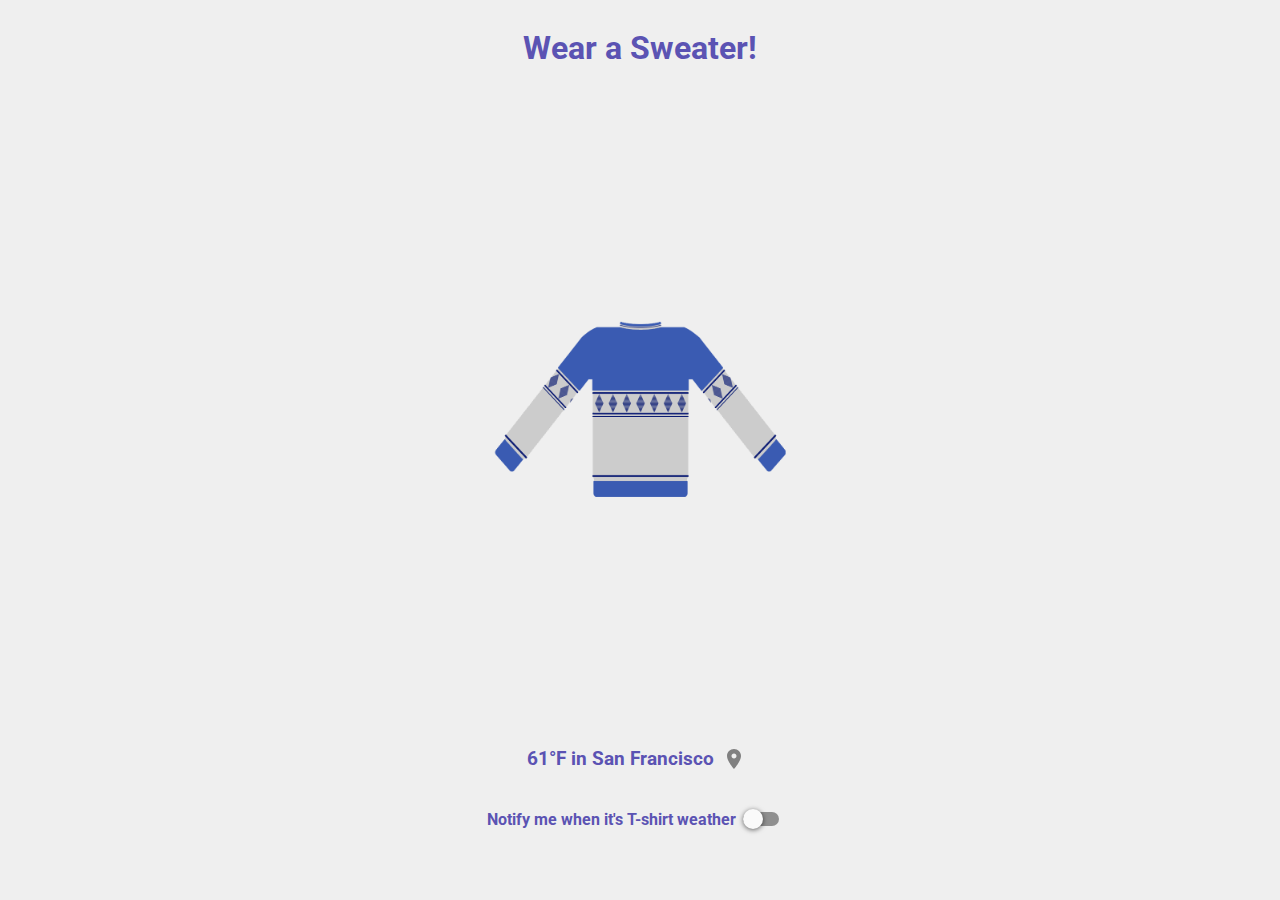
==== SweaterWeather/index.html @ 52b64dbd "SweaterWeather v1" ====
<!--
Copyright 2015 Google Inc. All rights reserved.
Licensed under the Apache License, Version 2.0 (the "License");
you may not use this file except in compliance with the License.
You may obtain a copy of the License at
  http://www.apache.org/licenses/LICENSE-2.0
Unless required by applicable law or agreed to in writing, software
distributed under the License is distributed on an "AS IS" BASIS,
WITHOUT WARRANTIES OR CONDITIONS OF ANY KIND, either express or implied.
See the License for the specific language governing permissions and
limitations under the License.
-->
<html>
  <head>
    <meta charset="utf-8">
    <title>Sweater Weather</title>
    <meta name="viewport" content="width=device-width, initial-scale=1">

    <script src="components/webcomponentsjs/webcomponents-lite.min.js"></script>
	
	<link rel="manifest" href="manifest.json">
	<link rel="import" href="components/iron-ajax/iron-ajax.html">
	<link rel="import" href="components/iron-icon/iron-icon.html">
	<link rel="import" href="components/iron-icons/image-icons.html">
	<link rel="import" href="components/iron-icons/iron-icons.html">
	<link rel="import" href="components/iron-icons/maps-icons.html">
	<link rel="import" href="components/iron-icons/communication-icons.html">
	<link rel="import" href="components/paper-styles/color.html">
	<link rel = "import" href ="components/paper-toggle-button/paper-toggle-button.html">
	<link rel = "import" href ="components/paper-icon-button/paper-icon-button.html">
	<link rel="import" href="components/iron-flex-layout/classes/iron-flex-layout.html">
	
	<link rel ="import" href = "shared-styles.html">
	<style is="custom-style" include="shared-styles"></style>
	
	<link href='https://fonts.googleapis.com/css?family=Roboto' rel='stylesheet' type='text/css'>

  </head>

  <body class="fit vertical layout center-center">
	  
	  <h1>Wear a Sweater!</h1>
	  <img id="clothing-icon" src="bluesweater.png"/>
	  
	  <div class = "horizontal justified layout">
	  <h3>61°F in San Francisco</h3>	  
	  <paper-icon-button icon = "communication:location-on" id = "geo"></paper-icon-button> 
  		</div>
	  
	  <div class = "horizontal justified layout">
	  <h4>Notify me when it's T-shirt weather</h4>
	  <paper-toggle-button id = "notify"></paper-toggle-button>
	  </div>
	  
<!-- <script src = "js/main.js"></script> -->

    <script>  

var geoButton = document.getElementById('geo');
var notifyButton = document.getElementById('notify');

//check onload status of geolocation permission		 
navigator.permissions.query({name:'geolocation'}).then(function(result){	
	if (result.state == 'denied'){
		geoButton.setAttribute("icon","communication:location-off");
		geoButton.style.color = "grey";
	}
	else if (result.state == 'prompt'){
		geoButton.setAttribute("icon","communication:location-on");
		geoButton.style.color = "grey";
	}
	else {
		geoButton.setAttribute("icon","communication:location-on");
		geoButton.style.color = "rgb(62,81,181)";
	}
	
});

//check onload status of notifications permission
navigator.permissions.query({name:'notifications'}).then(function(result){	
	if (result.state == 'denied'){
		notifyButton.disabled = true;
		notifyButton.checked = false; 		
		notifyButton.style.color = "grey";
	}
	else if (result.state == 'prompt'){
		notifyButton.disabled = false;
		notifyButton.checked = false; 
		notifyButton.style.color = "grey";		
	}
	else { //result = enabled
		notifyButton.disabled = false;
		notifyButton.checked = true; 
		notifyButton.style.color = "rgb(62,81,181)";		
	}
	
});

//Listen for when location button is clicked  
	 geoButton.addEventListener('click', function(){
		 navigator.permissions.query({name:'geolocation'}).then(function(result){
			 if (result.state == 'granted'){
				 //Revoke location
	 			 navigator.permissions.revoke({name:'geolocation'});
			 } else if (result.state == 'prompt'){
				 //Prompt for geolocation
				 navigator.permissions.request({name:'geolocation'});
			 } else if (result.state == 'denied'){
				 //Fall back to San Francisco as default location
			 }
			 
			 //When a choice is made, update UI accordingly 
			 result.onchange = function (){
				if (result.state == 'granted'){
					// Query for location
					// onsole.log(position.coords.latitude, position.coords.longitude);
			 		geoButton.setAttribute("icon","communication:location-on");
			 		geoButton.style.color = "rgb(62,81,181)";
				
				 } else if (result.state == 'prompt'){
					//Fall back to San Francisco as default location
 			 		geoButton.setAttribute("icon","communication:location-on");
			 		geoButton.style.color = "grey";
				
				 } else if (result.state == 'denied'){
					//Fall back to San Francisco as default location
			 		geoButton.setAttribute("icon","communication:location-off");
					geoButton.style.color = "grey";	
					 
				 };				 
			 }
			}) 
		  });
		  
//listen for when the permissions state has changed on an ongoing basis (do I need the onclick listener if I have this?)
		  navigator.permissions.query({name:'geolocation'}).then(function(result){
		  			  result.onchange = function(){
		    			  	if (result.state == 'denied'){
		    			  		geoButton.setAttribute("icon","communication:location-off");
		    			  		geoButton.style.color = "grey";
		    			  	}
		    			  	else if (result.state == 'prompt'){
		    			  		geoButton.setAttribute("icon","communication:location-on");
		    			  		geoButton.style.color = "grey";
		    			  	}
		    			  	else {
		    			  		geoButton.setAttribute("icon","communication:location-on");
		    			  		geoButton.style.color = "rgb(62,81,181)";
		    			  	}

		  			  }});

//Listen for when notifications are toggled
	 var notifyButton = notifyButton;
	 notifyButton.addEventListener('change', function(){
		 if (this.checked){
	      	navigator.permissions.request({name:'notifications'});	
		 } else{
		 	navigator.permissions.revoke({name:'notifications'});
		 }		 
	 });

//Listen for when notifications state is changed
 navigator.permissions.query({name:'notifications'}).then(function(result){	
 		result.onchange = function(){
  	if (result.state == 'denied'){
		notifyButton.disabled = true;	
		notifyButton.checked = false;	
  	}
	else if (result.state == 'prompt'){
		notifyButton.disabled = false;
		notifyButton.checked = false;
	}	
	else{//granted
		notifyButton.disabled = false;
		notifyButton.checked = true;
	}	
		
	}


 });	 
	   
  
    </script>
  
  
  </body>
</html>
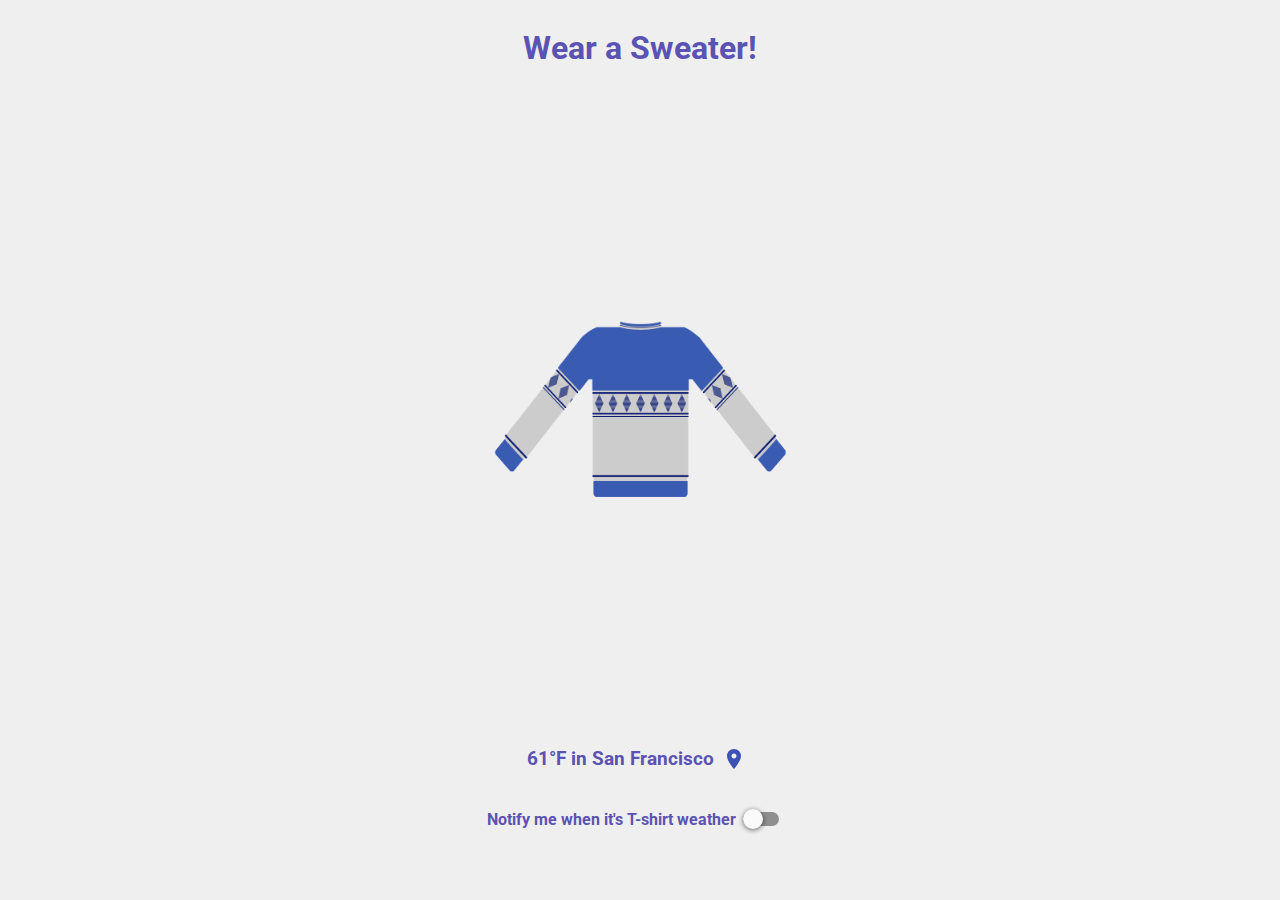
==== commit ada0f7b0: "Update index.html" ====
--- a/SweaterWeather/index.html
+++ b/SweaterWeather/index.html
@@ -11,179 +11,45 @@
 limitations under the License.
 -->
 <html>
-  <head>
-    <meta charset="utf-8">
-    <title>Sweater Weather</title>
-    <meta name="viewport" content="width=device-width, initial-scale=1">
+ <head>
+  <meta charset="utf-8">
+  <title>Sweater Weather</title>
+  <meta name="viewport" content="width=device-width, initial-scale=1">
 
-    <script src="components/webcomponentsjs/webcomponents-lite.min.js"></script>
-	
-	<link rel="manifest" href="manifest.json">
-	<link rel="import" href="components/iron-ajax/iron-ajax.html">
-	<link rel="import" href="components/iron-icon/iron-icon.html">
-	<link rel="import" href="components/iron-icons/image-icons.html">
-	<link rel="import" href="components/iron-icons/iron-icons.html">
-	<link rel="import" href="components/iron-icons/maps-icons.html">
-	<link rel="import" href="components/iron-icons/communication-icons.html">
-	<link rel="import" href="components/paper-styles/color.html">
-	<link rel = "import" href ="components/paper-toggle-button/paper-toggle-button.html">
-	<link rel = "import" href ="components/paper-icon-button/paper-icon-button.html">
-	<link rel="import" href="components/iron-flex-layout/classes/iron-flex-layout.html">
-	
-	<link rel ="import" href = "shared-styles.html">
-	<style is="custom-style" include="shared-styles"></style>
-	
-	<link href='https://fonts.googleapis.com/css?family=Roboto' rel='stylesheet' type='text/css'>
+  <script src="components/webcomponentsjs/webcomponents-lite.min.js"></script>
+ 
+  <link rel="manifest" href="manifest.json">
+  <link rel="import" href="components/iron-ajax/iron-ajax.html">
+  <link rel="import" href="components/iron-icon/iron-icon.html">
+  <link rel="import" href="components/iron-icons/image-icons.html">
+  <link rel="import" href="components/iron-icons/iron-icons.html">
+  <link rel="import" href="components/iron-icons/maps-icons.html">
+  <link rel="import" href="components/iron-icons/communication-icons.html">
+  <link rel="import" href="components/paper-styles/color.html">
+  <link rel = "import" href ="components/paper-toggle-button/paper-toggle-button.html">
+  <link rel = "import" href ="components/paper-icon-button/paper-icon-button.html">
+  <link rel="import" href="components/iron-flex-layout/classes/iron-flex-layout.html">
+ 
+  <link rel ="import" href = "shared-styles.html">
+  <style is="custom-style" include="shared-styles"></style>
+ 
+  <link href='https://fonts.googleapis.com/css?family=Roboto' rel='stylesheet' type='text/css'>
 
-  </head>
-
-  <body class="fit vertical layout center-center">
-	  
-	  <h1>Wear a Sweater!</h1>
-	  <img id="clothing-icon" src="bluesweater.png"/>
-	  
-	  <div class = "horizontal justified layout">
-	  <h3>61°F in San Francisco</h3>	  
-	  <paper-icon-button icon = "communication:location-on" id = "geo"></paper-icon-button> 
-  		</div>
-	  
-	  <div class = "horizontal justified layout">
-	  <h4>Notify me when it's T-shirt weather</h4>
-	  <paper-toggle-button id = "notify"></paper-toggle-button>
-	  </div>
-	  
-<!-- <script src = "js/main.js"></script> -->
-
-    <script>  
-
-var geoButton = document.getElementById('geo');
-var notifyButton = document.getElementById('notify');
-
-//check onload status of geolocation permission		 
-navigator.permissions.query({name:'geolocation'}).then(function(result){	
-	if (result.state == 'denied'){
-		geoButton.setAttribute("icon","communication:location-off");
-		geoButton.style.color = "grey";
-	}
-	else if (result.state == 'prompt'){
-		geoButton.setAttribute("icon","communication:location-on");
-		geoButton.style.color = "grey";
-	}
-	else {
-		geoButton.setAttribute("icon","communication:location-on");
-		geoButton.style.color = "rgb(62,81,181)";
-	}
-	
-});
-
-//check onload status of notifications permission
-navigator.permissions.query({name:'notifications'}).then(function(result){	
-	if (result.state == 'denied'){
-		notifyButton.disabled = true;
-		notifyButton.checked = false; 		
-		notifyButton.style.color = "grey";
-	}
-	else if (result.state == 'prompt'){
-		notifyButton.disabled = false;
-		notifyButton.checked = false; 
-		notifyButton.style.color = "grey";		
-	}
-	else { //result = enabled
-		notifyButton.disabled = false;
-		notifyButton.checked = true; 
-		notifyButton.style.color = "rgb(62,81,181)";		
-	}
-	
-});
-
-//Listen for when location button is clicked  
-	 geoButton.addEventListener('click', function(){
-		 navigator.permissions.query({name:'geolocation'}).then(function(result){
-			 if (result.state == 'granted'){
-				 //Revoke location
-	 			 navigator.permissions.revoke({name:'geolocation'});
-			 } else if (result.state == 'prompt'){
-				 //Prompt for geolocation
-				 navigator.permissions.request({name:'geolocation'});
-			 } else if (result.state == 'denied'){
-				 //Fall back to San Francisco as default location
-			 }
-			 
-			 //When a choice is made, update UI accordingly 
-			 result.onchange = function (){
-				if (result.state == 'granted'){
-					// Query for location
-					// onsole.log(position.coords.latitude, position.coords.longitude);
-			 		geoButton.setAttribute("icon","communication:location-on");
-			 		geoButton.style.color = "rgb(62,81,181)";
-				
-				 } else if (result.state == 'prompt'){
-					//Fall back to San Francisco as default location
- 			 		geoButton.setAttribute("icon","communication:location-on");
-			 		geoButton.style.color = "grey";
-				
-				 } else if (result.state == 'denied'){
-					//Fall back to San Francisco as default location
-			 		geoButton.setAttribute("icon","communication:location-off");
-					geoButton.style.color = "grey";	
-					 
-				 };				 
-			 }
-			}) 
-		  });
-		  
-//listen for when the permissions state has changed on an ongoing basis (do I need the onclick listener if I have this?)
-		  navigator.permissions.query({name:'geolocation'}).then(function(result){
-		  			  result.onchange = function(){
-		    			  	if (result.state == 'denied'){
-		    			  		geoButton.setAttribute("icon","communication:location-off");
-		    			  		geoButton.style.color = "grey";
-		    			  	}
-		    			  	else if (result.state == 'prompt'){
-		    			  		geoButton.setAttribute("icon","communication:location-on");
-		    			  		geoButton.style.color = "grey";
-		    			  	}
-		    			  	else {
-		    			  		geoButton.setAttribute("icon","communication:location-on");
-		    			  		geoButton.style.color = "rgb(62,81,181)";
-		    			  	}
-
-		  			  }});
-
-//Listen for when notifications are toggled
-	 var notifyButton = notifyButton;
-	 notifyButton.addEventListener('change', function(){
-		 if (this.checked){
-	      	navigator.permissions.request({name:'notifications'});	
-		 } else{
-		 	navigator.permissions.revoke({name:'notifications'});
-		 }		 
-	 });
-
-//Listen for when notifications state is changed
- navigator.permissions.query({name:'notifications'}).then(function(result){	
- 		result.onchange = function(){
-  	if (result.state == 'denied'){
-		notifyButton.disabled = true;	
-		notifyButton.checked = false;	
-  	}
-	else if (result.state == 'prompt'){
-		notifyButton.disabled = false;
-		notifyButton.checked = false;
-	}	
-	else{//granted
-		notifyButton.disabled = false;
-		notifyButton.checked = true;
-	}	
-		
-	}
-
-
- });	 
-	   
+ </head>
+ <body class="fit vertical layout center-center">
+  <h1>Wear a Sweater!</h1>
+  <img id="clothing-icon" src="bluesweater.png"/>
+   
+  <div class="horizontal justified layout">
+   <h3>61°F in San Francisco</h3>   
+   <paper-icon-button icon="communication:location-on" id="geo"></paper-icon-button> 
+  </div>
+   
+  <div class="horizontal justified layout">
+   <h4>Notify me when it's T-shirt weather</h4>
+   <paper-toggle-button id="notify"></paper-toggle-button>
+  </div>
   
-    </script>
-  
-  
-  </body>
+  <script src="js/script.js"></script>
+ </body>
 </html>
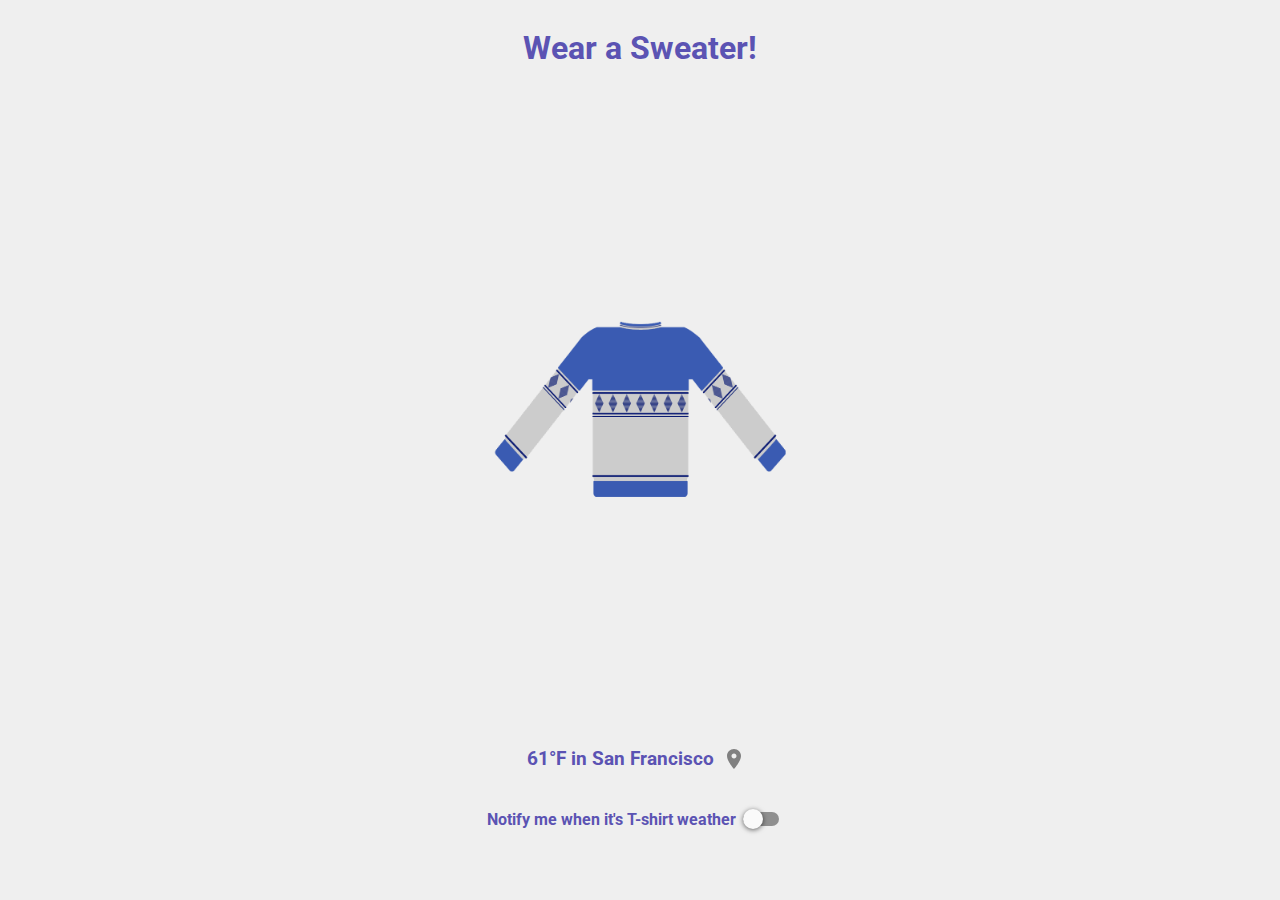
==== commit daa39509: "Incorporated adrifelt's feedback" ====
--- a/SweaterWeather/index.html
+++ b/SweaterWeather/index.html
@@ -52,4 +52,4 @@
   
   <script src="js/script.js"></script>
  </body>
-</html>
+</html>